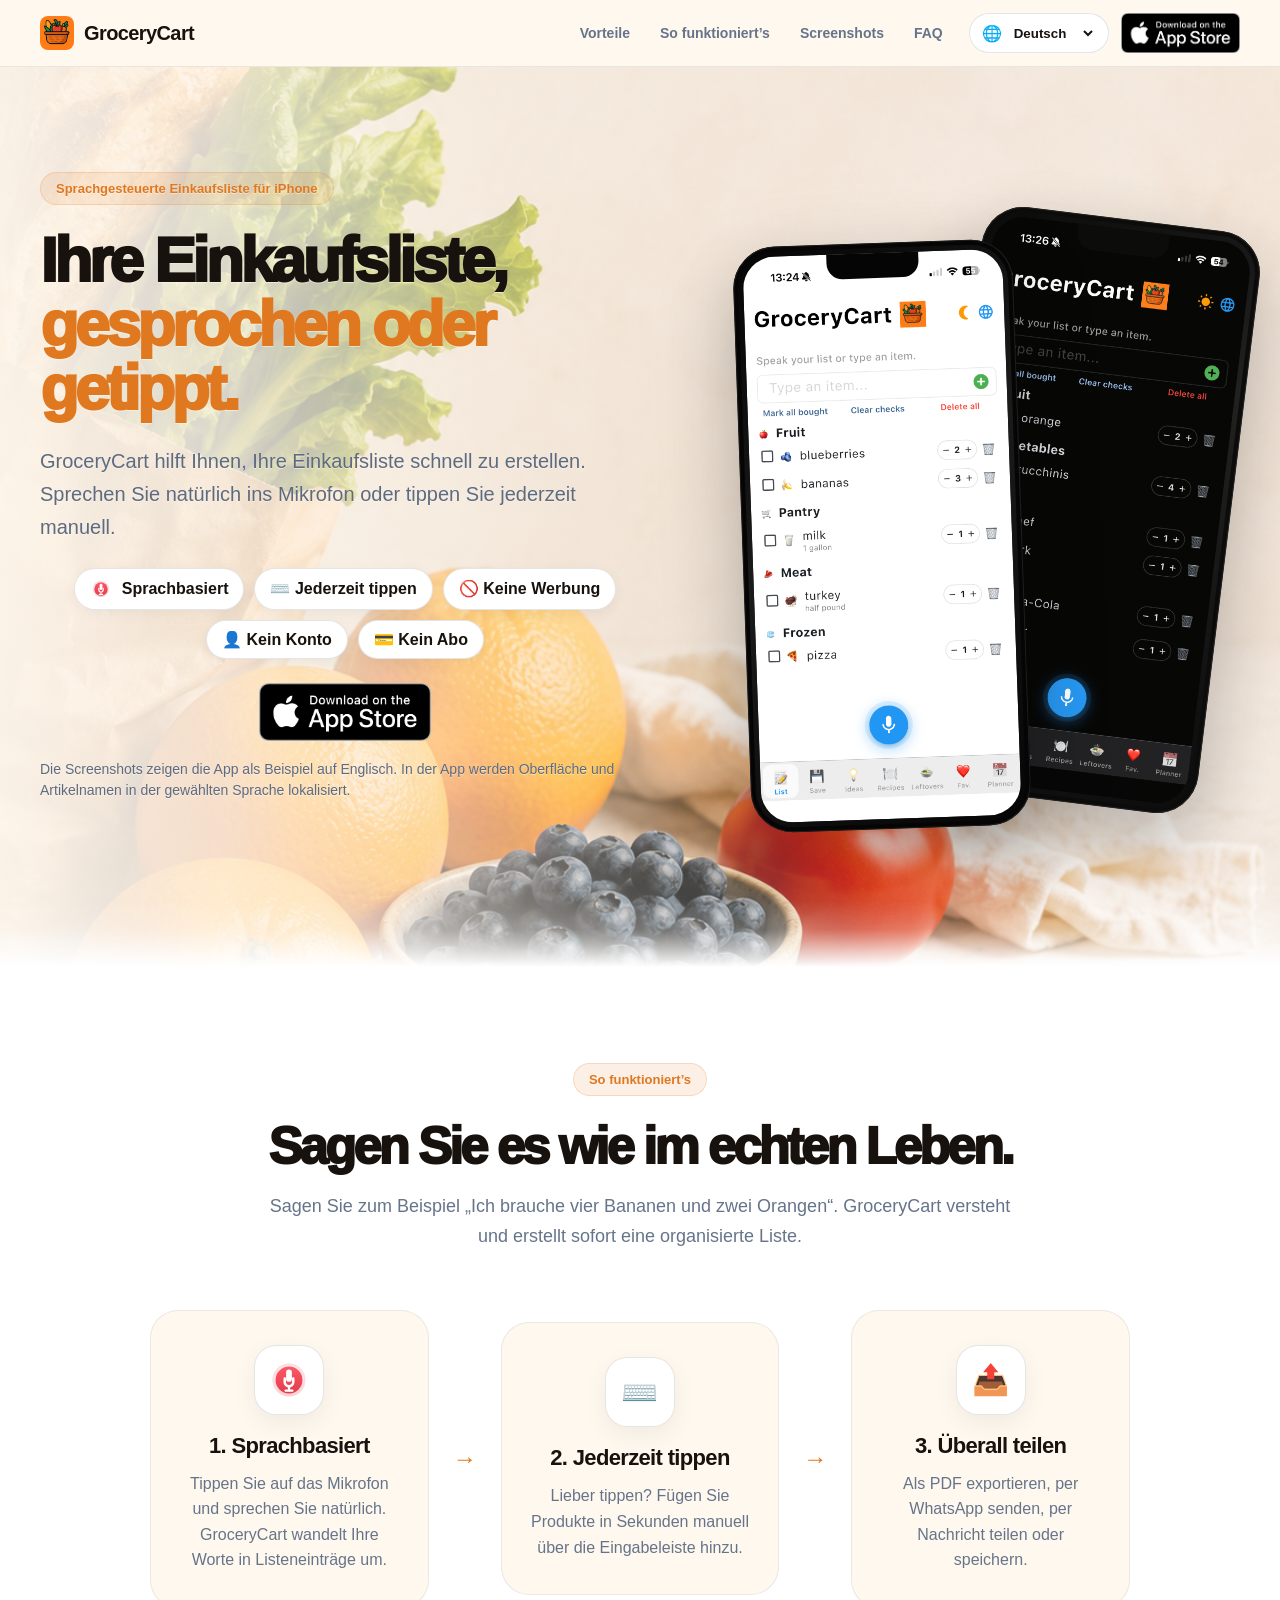
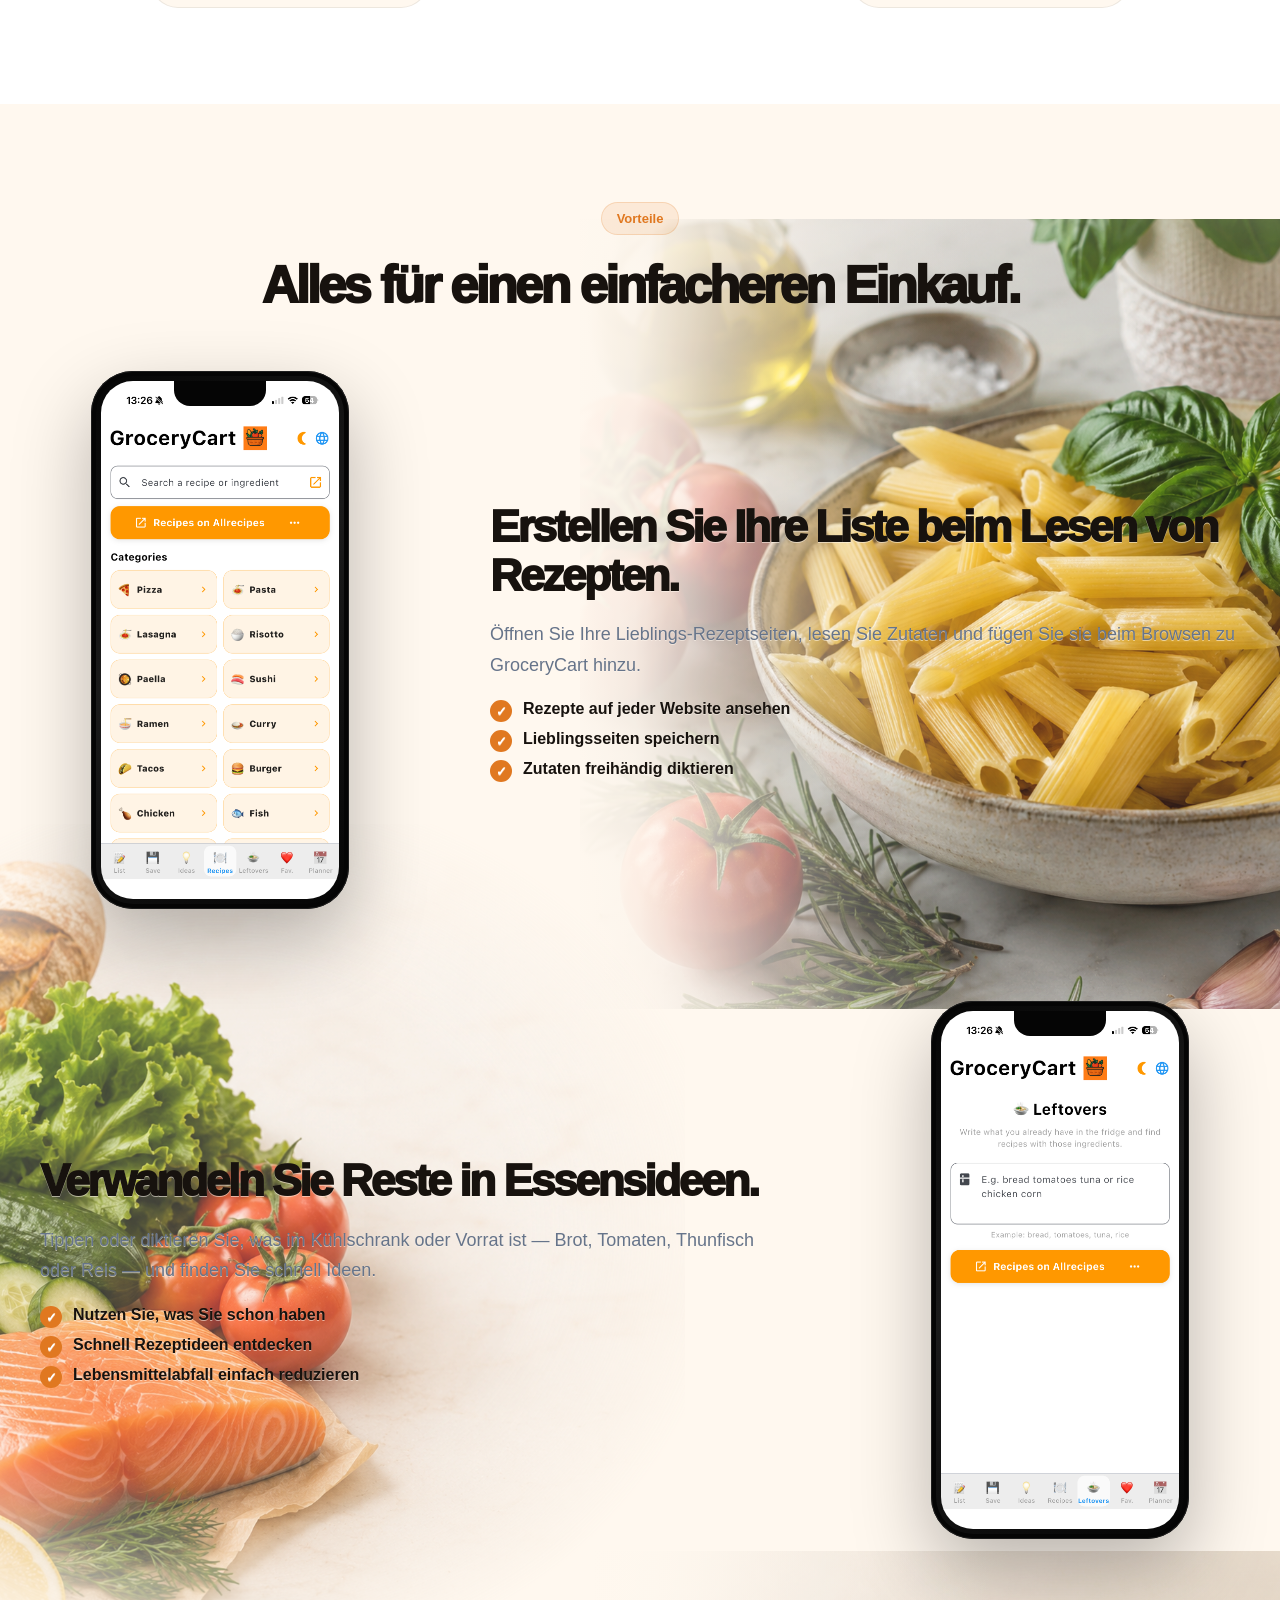
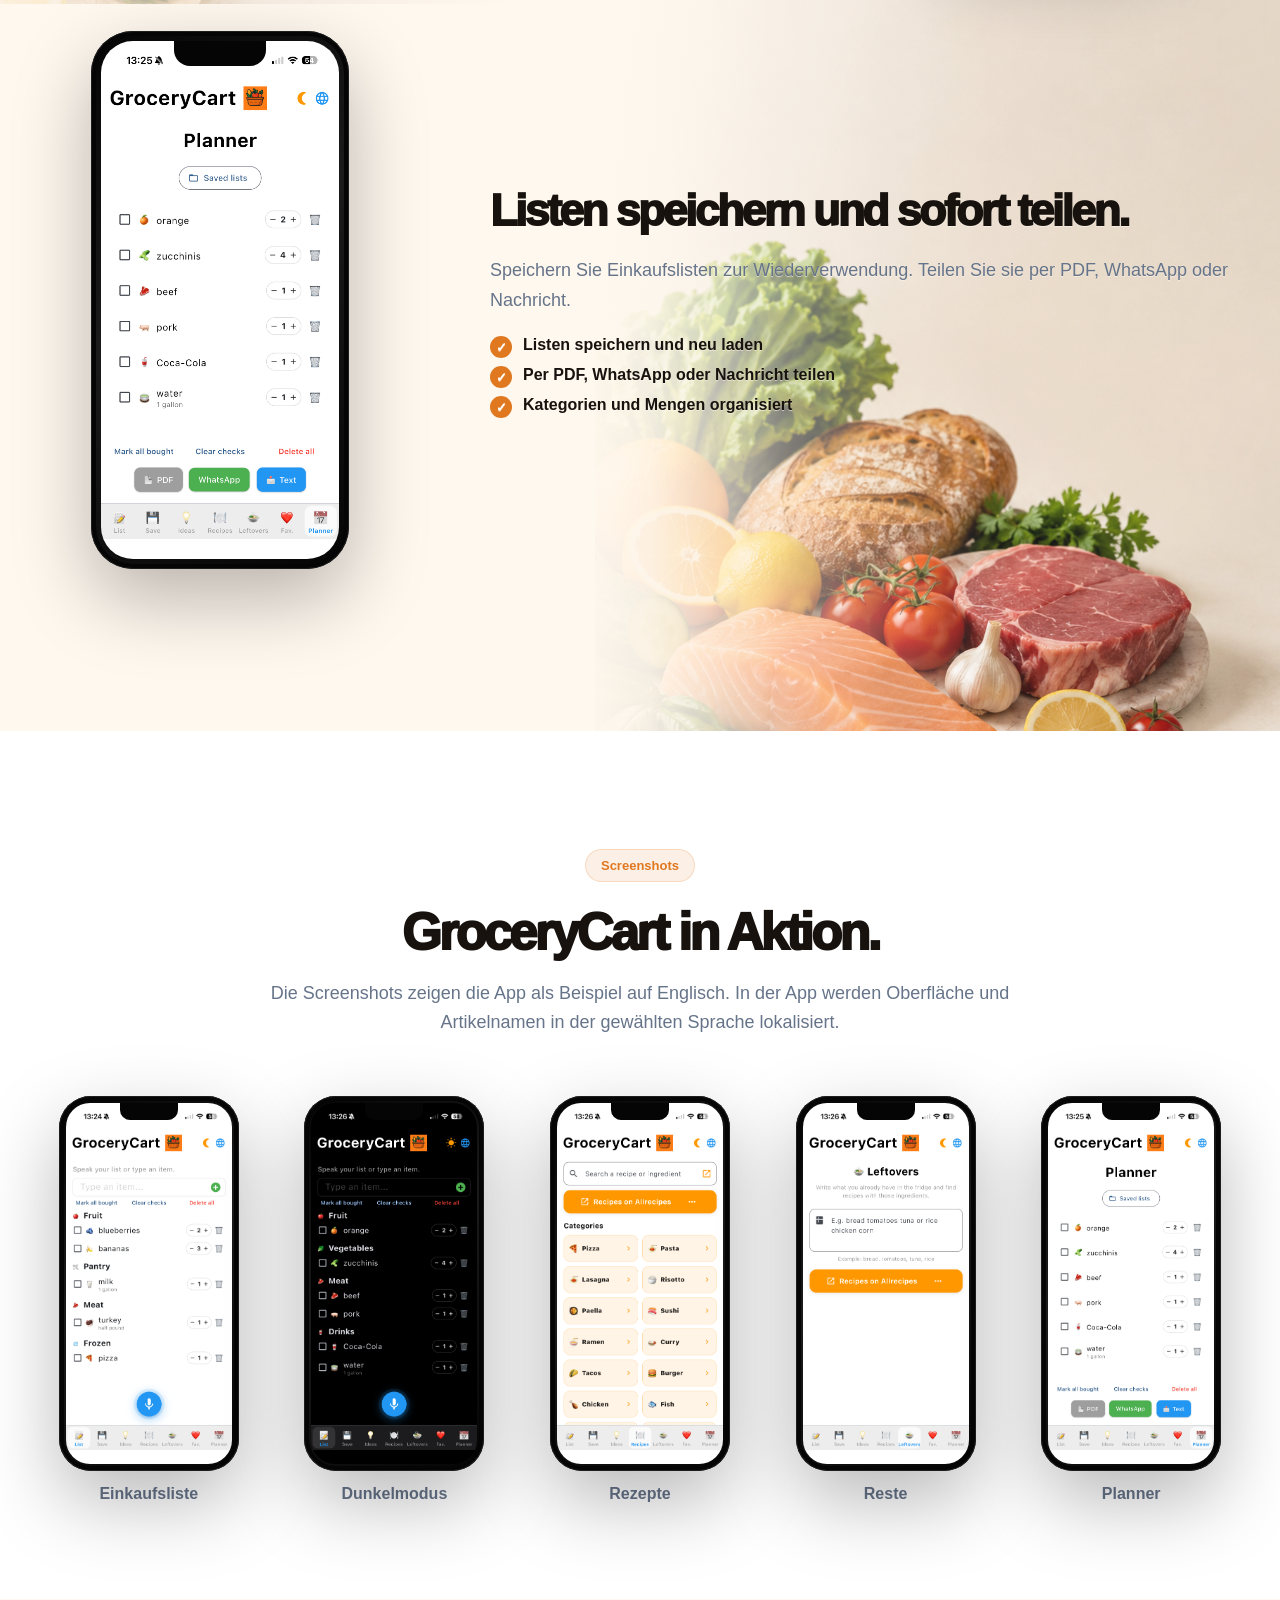
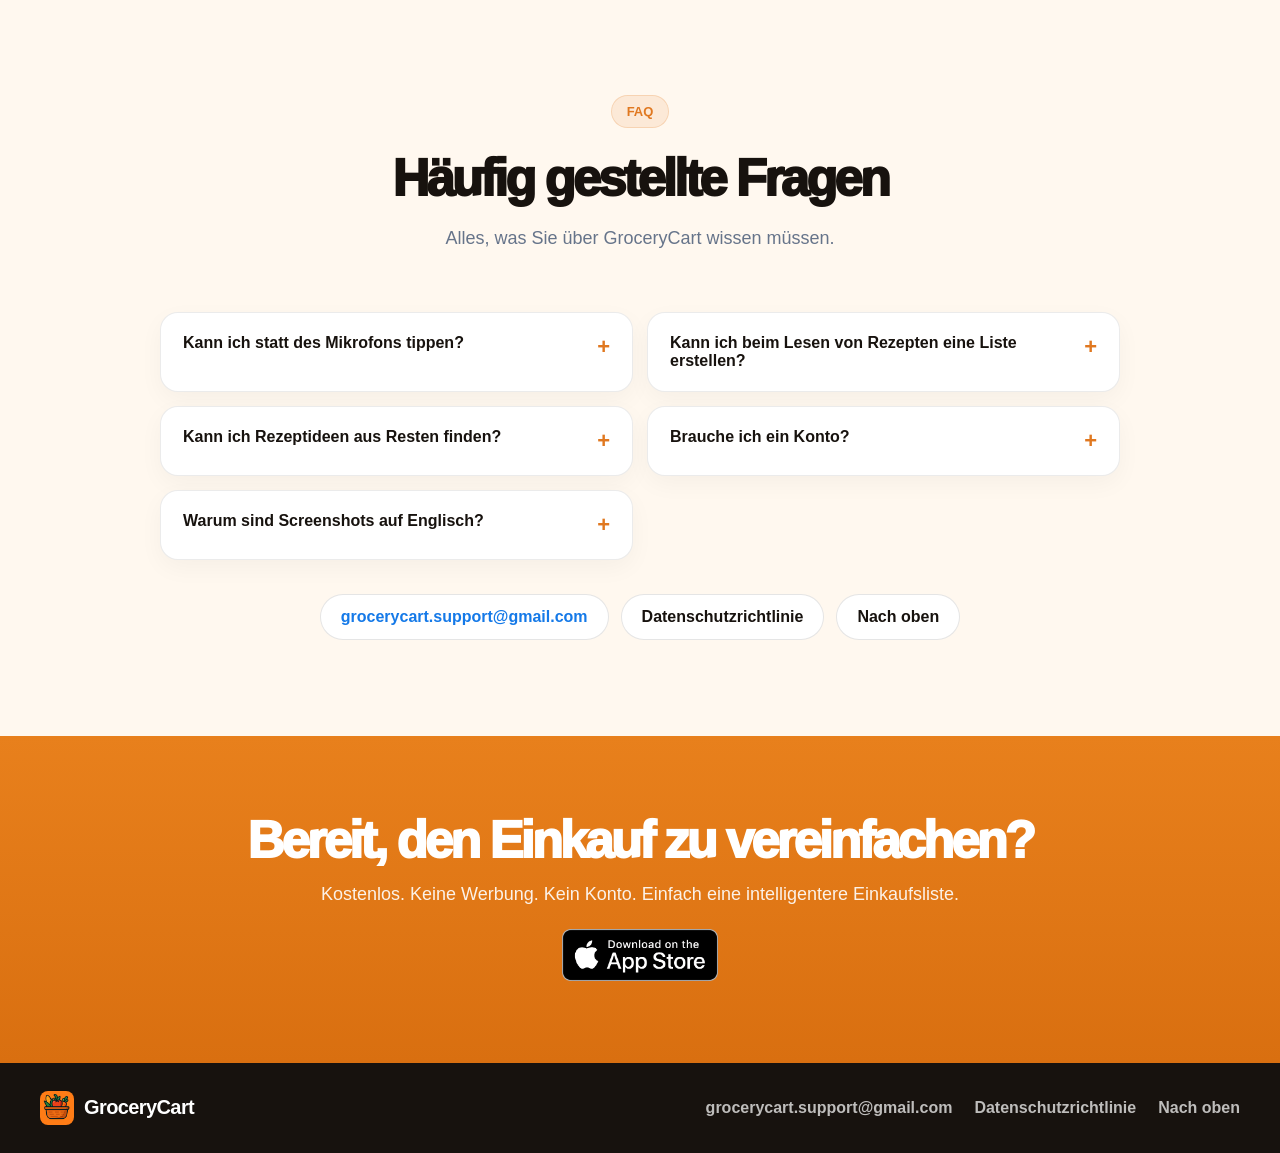
==== de.html @ 0d736de6 "Add files via upload Update GroceryCart website" ====
<!DOCTYPE html>
<html lang="de">
<head>
  <meta charset="UTF-8" />
  <meta name="viewport" content="width=device-width, initial-scale=1.0" />
  <title>GroceryCart – Sprachgesteuerte Einkaufsliste für iPhone</title>
  <meta name="description" content="GroceryCart hilft beim Erstellen von Einkaufslisten mit Sprache, Tastatur, Rezepten, Resten und Planner." />
  <link rel="stylesheet" href="styles.css" />
</head>
<body>
<header class="site-header" id="top">
  <div class="wrap nav">
    <a class="brand" href="de.html">
      <img src="logo-grocerycart.png" alt="" />
      <span>GroceryCart</span>
    </a>
    <nav class="nav-links" aria-label="Navigation">
      <a href="#features">Vorteile</a>
      <a href="#how">So funktioniert’s</a>
      <a href="#screenshots">Screenshots</a>
      <a href="#faq">FAQ</a>
    </nav>
    <div class="nav-actions">
      <label class="language">
        <span>🌐</span>
        <select onchange="if(this.value) window.location.href=this.value" aria-label="Language">
          <option value="index.html">English</option>
<option value="it.html">Italiano</option>
<option value="fr.html">Français</option>
<option value="es.html">Español</option>
<option value="pt.html">Português</option>
<option value="de.html" selected>Deutsch</option>
        </select>
      </label>
      <button class="store-badge store-badge--nav" type="button" aria-disabled="true">
        <img src="app-store-badge.png" alt="Download on the App Store" />
      </button>
    </div>
  </div>
</header>

<main>
  <section class="hero">
    <div class="food-layer food-layer--hero"></div>
    <div class="wrap hero-grid">
      <div class="hero-copy">
        <p class="tag">Sprachgesteuerte Einkaufsliste für iPhone</p>
        <h1>Ihre Einkaufsliste, <span>gesprochen oder getippt.</span></h1>
        <p class="lead">GroceryCart hilft Ihnen, Ihre Einkaufsliste schnell zu erstellen. Sprechen Sie natürlich ins Mikrofon oder tippen Sie jederzeit manuell.</p>
        <div class="pills">
          <span><img class="mic-icon mic-icon--pill" src="mic-red.svg" alt="" />Sprachbasiert</span>
          <span>⌨️ Jederzeit tippen</span>
          <span>🚫 Keine Werbung</span>
          <span>👤 Kein Konto</span>
          <span>💳 Kein Abo</span>
        </div>
        <button class="store-badge store-badge--hero" type="button" aria-disabled="true">
          <img src="app-store-badge.png" alt="Download on the App Store" />
        </button>
        <p class="note">Die Screenshots zeigen die App als Beispiel auf Englisch. In der App werden Oberfläche und Artikelnamen in der gewählten Sprache lokalisiert.</p>
      </div>
      <div class="hero-phones">
        <div class="iphone iphone--back">
          <div class="screen"><img src="screen-list-dark.png" alt="GroceryCart dark mode" /></div>
        </div>
        <div class="iphone iphone--front">
          <div class="screen"><img src="screen-list-light.png" alt="GroceryCart list" /></div>
        </div>
      </div>
    </div>
  </section>

  <section class="how" id="how">
    <div class="wrap narrow">
      <header class="section-head">
        <p class="tag tag--center">So funktioniert’s</p>
        <h2>Sagen Sie es wie im echten Leben.</h2>
        <p>Sagen Sie zum Beispiel „Ich brauche vier Bananen und zwei Orangen“. GroceryCart versteht und erstellt sofort eine organisierte Liste.</p>
      </header>
      <div class="steps">
        <article class="step">
          <div class="step-icon mic"><img class="mic-icon mic-icon--step" src="mic-red.svg" alt="" /></div>
          <h3>1. Sprachbasiert</h3>
          <p>Tippen Sie auf das Mikrofon und sprechen Sie natürlich. GroceryCart wandelt Ihre Worte in Listeneinträge um.</p>
        </article>
        <span class="arrow">→</span>
        <article class="step">
          <div class="step-icon">⌨️</div>
          <h3>2. Jederzeit tippen</h3>
          <p>Lieber tippen? Fügen Sie Produkte in Sekunden manuell über die Eingabeleiste hinzu.</p>
        </article>
        <span class="arrow">→</span>
        <article class="step">
          <div class="step-icon">📤</div>
          <h3>3. Überall teilen</h3>
          <p>Als PDF exportieren, per WhatsApp senden, per Nachricht teilen oder speichern.</p>
        </article>
      </div>
    </div>
  </section>

  <section class="features" id="features">
    <div class="food-layer food-layer--recipes"></div>
    <div class="food-layer food-layer--leftovers"></div>
    <div class="food-layer food-layer--planner"></div>
    <div class="wrap">
      <header class="section-head">
        <p class="tag tag--center">Vorteile</p>
        <h2>Alles für einen einfacheren Einkauf.</h2>
      </header>

      <article class="feature">
        <div class="phone-side">
          <div class="iphone"><div class="screen"><img src="screen-recipes.png" alt="Recipes" /></div></div>
        </div>
        <div class="copy-side">
          <h3>Erstellen Sie Ihre Liste beim Lesen von Rezepten.</h3>
          <p>Öffnen Sie Ihre Lieblings-Rezeptseiten, lesen Sie Zutaten und fügen Sie sie beim Browsen zu GroceryCart hinzu.</p>
          <ul>
            <li>Rezepte auf jeder Website ansehen</li>
            <li>Lieblingsseiten speichern</li>
            <li>Zutaten freihändig diktieren</li>
          </ul>
        </div>
      </article>

      <article class="feature feature--reverse">
        <div class="copy-side">
          <h3>Verwandeln Sie Reste in Essensideen.</h3>
          <p>Tippen oder diktieren Sie, was im Kühlschrank oder Vorrat ist — Brot, Tomaten, Thunfisch oder Reis — und finden Sie schnell Ideen.</p>
          <ul>
            <li>Nutzen Sie, was Sie schon haben</li>
            <li>Schnell Rezeptideen entdecken</li>
            <li>Lebensmittelabfall einfach reduzieren</li>
          </ul>
        </div>
        <div class="phone-side">
          <div class="iphone"><div class="screen"><img src="screen-leftovers.png" alt="Leftovers" /></div></div>
        </div>
      </article>

      <article class="feature">
        <div class="phone-side">
          <div class="iphone"><div class="screen"><img src="screen-planner.png" alt="Planner" /></div></div>
        </div>
        <div class="copy-side">
          <h3>Listen speichern und sofort teilen.</h3>
          <p>Speichern Sie Einkaufslisten zur Wiederverwendung. Teilen Sie sie per PDF, WhatsApp oder Nachricht.</p>
          <ul>
            <li>Listen speichern und neu laden</li>
            <li>Per PDF, WhatsApp oder Nachricht teilen</li>
            <li>Kategorien und Mengen organisiert</li>
          </ul>
        </div>
      </article>
    </div>
  </section>

  <section class="screenshots" id="screenshots">
    <div class="wrap">
      <header class="section-head">
        <p class="tag tag--center">Screenshots</p>
        <h2>GroceryCart in Aktion.</h2>
        <p>Die Screenshots zeigen die App als Beispiel auf Englisch. In der App werden Oberfläche und Artikelnamen in der gewählten Sprache lokalisiert.</p>
      </header>
      <div class="gallery">
        <figure><div class="iphone iphone--small"><div class="screen"><img src="screen-list-light.png" alt="" /></div></div><figcaption>Einkaufsliste</figcaption></figure>
        <figure><div class="iphone iphone--small"><div class="screen"><img src="screen-list-dark.png" alt="" /></div></div><figcaption>Dunkelmodus</figcaption></figure>
        <figure><div class="iphone iphone--small"><div class="screen"><img src="screen-recipes.png" alt="" /></div></div><figcaption>Rezepte</figcaption></figure>
        <figure><div class="iphone iphone--small"><div class="screen"><img src="screen-leftovers.png" alt="" /></div></div><figcaption>Reste</figcaption></figure>
        <figure><div class="iphone iphone--small"><div class="screen"><img src="screen-planner.png" alt="" /></div></div><figcaption>Planner</figcaption></figure>
      </div>
    </div>
  </section>

  <section class="faq" id="faq">
    <div class="wrap faq-wrap">
      <header class="section-head">
        <p class="tag tag--center">FAQ</p>
        <h2>Häufig gestellte Fragen</h2>
        <p>Alles, was Sie über GroceryCart wissen müssen.</p>
      </header>
      <div class="faq-list">
        <details><summary>Kann ich statt des Mikrofons tippen?<span>+</span></summary><p>Ja. GroceryCart ist sprachorientiert, aber Sie können auch manuell tippen.</p></details>
        <details><summary>Kann ich beim Lesen von Rezepten eine Liste erstellen?<span>+</span></summary><p>Ja. Sie können Rezeptseiten ansehen und Zutaten zur Liste hinzufügen.</p></details>
        <details><summary>Kann ich Rezeptideen aus Resten finden?<span>+</span></summary><p>Ja. Geben Sie ein, was Sie schon haben, und GroceryCart hilft bei Rezeptideen.</p></details>
        <details><summary>Brauche ich ein Konto?<span>+</span></summary><p>Nein. GroceryCart benötigt für die Hauptfunktionen kein Konto.</p></details>
        <details><summary>Warum sind Screenshots auf Englisch?<span>+</span></summary><p>Sie sind Beispiele. In der App werden Oberfläche und Artikelnamen lokalisiert.</p></details>
      </div>
      <div class="support">
        <a href="mailto:grocerycart.support@gmail.com">grocerycart.support@gmail.com</a>
        <a href="privacy.html">Datenschutzrichtlinie</a>
        <a href="#top">Nach oben</a>
      </div>
    </div>
  </section>

  <section class="final-cta">
    <div class="food-layer food-layer--final"></div>
    <div class="wrap">
      <h2>Bereit, den Einkauf zu vereinfachen?</h2>
      <p>Kostenlos. Keine Werbung. Kein Konto. Einfach eine intelligentere Einkaufsliste.</p>
      <button class="store-badge store-badge--final" type="button" aria-disabled="true">
        <img src="app-store-badge.png" alt="Download on the App Store" />
      </button>
    </div>
  </section>
</main>

<footer class="footer">
  <div class="wrap footer-inner">
    <a class="footer-brand" href="#top"><img src="logo-grocerycart.png" alt="" /><span>GroceryCart</span></a>
    <div class="footer-links">
      <span>grocerycart.support@gmail.com</span>
      <a href="privacy.html">Datenschutzrichtlinie</a>
      <a href="#top">Nach oben</a>
    </div>
  </div>
</footer>
</body>
</html>
---- styles.css ----
*{box-sizing:border-box}html{scroll-behavior:smooth}body{margin:0;background:#fff8ef;color:#17120e;font-family:-apple-system,BlinkMacSystemFont,"SF Pro Display","Segoe UI",sans-serif;-webkit-font-smoothing:antialiased}img{display:block;max-width:100%}a{text-decoration:none;color:inherit}button{font:inherit}.wrap{width:min(1200px,calc(100% - 56px));margin-inline:auto}.site-header{position:sticky;top:0;z-index:100;background:rgba(255,248,239,.9);backdrop-filter:blur(18px);border-bottom:1px solid rgba(0,0,0,.08)}.nav{min-height:66px;display:flex;align-items:center;gap:26px}.brand,.footer-brand{display:flex;align-items:center;gap:10px;font-weight:900;font-size:20px;letter-spacing:-.03em}.brand img,.footer-brand img{width:34px;height:34px;border-radius:8px}.nav-links{display:flex;gap:30px;margin-left:auto}.nav-links a{font-size:14px;font-weight:750;color:#66748a}.nav-actions{display:flex;align-items:center;gap:12px}.language{height:40px;display:flex;align-items:center;gap:8px;padding:0 12px;border:1px solid rgba(0,0,0,.1);border-radius:999px;background:#fff}.language select{border:0;background:transparent;outline:0;font-weight:800;color:#17120e}.store-badge{border:0;background:transparent;padding:0;cursor:default}.store-badge img{height:52px;width:auto}.store-badge--nav img{height:38px}.store-badge--hero img{height:58px}.hero{position:relative;overflow:hidden;min-height:760px;background:#fff8ef}.food-layer{position:absolute;inset:auto;z-index:0;pointer-events:none;background-repeat:no-repeat;background-size:cover}.food-layer--hero{inset:0;background-image:linear-gradient(90deg,rgba(255,248,239,.99) 0%,rgba(255,248,239,.95) 40%,rgba(255,248,239,.66) 63%,rgba(255,248,239,.18) 100%),url("food-hero.png");background-position:center right}.hero-grid{position:relative;z-index:2;min-height:760px;display:grid;grid-template-columns:minmax(0,1fr) 520px;align-items:center;gap:70px;padding:80px 0}.tag{display:inline-flex;align-items:center;gap:8px;background:rgba(224,120,32,.11);border:1px solid rgba(224,120,32,.20);color:#e07820;border-radius:999px;padding:8px 15px;font-weight:900;font-size:13px;margin:0 0 24px}.tag--center{margin-inline:auto}.hero h1,.section-head h2,.copy-side h3,.final-cta h2{margin:0;font-weight:950;letter-spacing:-.06em}.hero h1{font-size:clamp(48px,5.5vw,76px);line-height:1.02}.hero h1 span{color:#e07820}.lead{max-width:620px;color:#5d6b80;font-size:20px;line-height:1.65;margin:24px 0}.pills{display:flex;flex-wrap:wrap;gap:10px;max-width:650px}.pills span{background:#fff;border:1px solid rgba(0,0,0,.1);border-radius:999px;padding:9px 15px;font-weight:800;box-shadow:0 4px 14px rgba(0,0,0,.05)}.store-badge--hero{margin-top:22px}.note{margin:18px 0 0;max-width:600px;color:#5d6b80;font-size:14px;line-height:1.55}.hero-phones{position:relative;min-height:560px}.iphone{position:relative;width:280px;padding:10px;border-radius:42px;background:linear-gradient(145deg,#050505,#1b1b1b 45%,#050505);box-shadow:0 30px 78px rgba(0,0,0,.28),inset 0 0 0 1px rgba(255,255,255,.1),inset 0 0 0 5px #050505}.iphone:before{content:"";position:absolute;z-index:3;left:50%;top:10px;transform:translateX(-50%);width:92px;height:25px;border-radius:0 0 16px 16px;background:#050505}.screen{overflow:hidden;border-radius:32px;background:#fff}.screen img{width:100%}.iphone--front{position:absolute;left:22px;top:96px;z-index:3;transform:rotate(-2deg)}.iphone--back{position:absolute;right:10px;top:70px;z-index:2;transform:rotate(7deg);opacity:.97}.how,.screenshots{position:relative;background:#fff;padding:96px 0}.narrow{max-width:980px}.section-head{text-align:center;margin-bottom:58px}.section-head h2{font-size:clamp(36px,4vw,56px);line-height:1.06}.section-head p:not(.tag){max-width:760px;margin:18px auto 0;color:#66748a;font-size:18px;line-height:1.65}.steps{display:grid;grid-template-columns:1fr auto 1fr auto 1fr;gap:24px;align-items:center}.step{min-height:250px;text-align:center;background:#fff8ef;border:1px solid rgba(0,0,0,.07);border-radius:28px;padding:34px 28px}.step-icon{width:70px;height:70px;display:grid;place-items:center;margin:0 auto 18px;background:#fff;border:1px solid rgba(0,0,0,.1);border-radius:22px;box-shadow:0 8px 24px rgba(0,0,0,.06);font-size:30px}.step-icon.mic{color:#e4372c}.step h3{margin:0 0 12px;font-size:22px;letter-spacing:-.03em}.step p{margin:0;color:#66748a;line-height:1.6}.arrow{font-size:24px;font-weight:900;color:#e07820}.features{position:relative;overflow:hidden;background:#fff8ef;padding:98px 0 70px}.food-layer--recipes{right:-90px;top:190px;width:580px;height:580px;background-image:radial-gradient(circle,rgba(255,248,239,0) 0,rgba(255,248,239,.18) 60%,rgba(255,248,239,.92) 100%),url("food-recipes.png");opacity:.72}.food-layer--leftovers{left:-105px;top:850px;width:560px;height:560px;background-image:radial-gradient(circle,rgba(255,248,239,0) 0,rgba(255,248,239,.18) 60%,rgba(255,248,239,.92) 100%),url("food-leftovers.png");opacity:.70}.food-layer--planner{right:-100px;bottom:70px;width:570px;height:570px;background-image:radial-gradient(circle,rgba(255,248,239,0) 0,rgba(255,248,239,.16) 60%,rgba(255,248,239,.92) 100%),url("food-planner.png");opacity:.72}.features .wrap,.final-cta .wrap{position:relative;z-index:2}.feature{display:grid;grid-template-columns:360px minmax(0,1fr);gap:90px;align-items:center;margin-bottom:92px;position:relative;z-index:2}.feature--reverse{grid-template-columns:minmax(0,1fr) 360px}.phone-side{display:flex;justify-content:center}.phone-side .iphone{width:258px}.copy-side h3{font-size:clamp(32px,3.5vw,46px);line-height:1.08}.copy-side p{color:#66748a;font-size:18px;line-height:1.7;margin:20px 0}.copy-side ul{list-style:none;padding:0;margin:0;display:grid;gap:12px}.copy-side li{position:relative;padding-left:33px;font-weight:800}.copy-side li:before{content:"✓";position:absolute;left:0;top:0;width:22px;height:22px;border-radius:50%;display:grid;place-items:center;background:#e07820;color:#fff;font-size:13px}.gallery{display:grid;grid-template-columns:repeat(5,1fr);gap:28px;align-items:end}.gallery figure{margin:0;text-align:center}.iphone--small{width:180px;margin-inline:auto;padding:7px;border-radius:32px}.iphone--small:before{width:58px;height:17px;top:7px;border-radius:0 0 10px 10px}.iphone--small .screen{border-radius:24px}.gallery figcaption{margin-top:14px;font-weight:850;color:#66748a}.faq{background:#fff8ef;padding:96px 0}.faq-wrap{max-width:960px}.faq-list{display:grid;grid-template-columns:1fr 1fr;gap:14px}.faq-list details{background:#fff;border:1px solid rgba(0,0,0,.08);border-radius:18px;box-shadow:0 8px 24px rgba(0,0,0,.04);overflow:hidden}.faq-list summary{list-style:none;cursor:pointer;display:flex;justify-content:space-between;gap:16px;padding:21px 22px;font-weight:850}.faq-list summary::-webkit-details-marker{display:none}.faq-list summary span{color:#e07820;font-size:22px}.faq-list p{margin:0;padding:0 22px 21px;color:#66748a;line-height:1.6}.support{display:flex;justify-content:center;gap:12px;flex-wrap:wrap;margin-top:34px}.support a{height:46px;display:inline-flex;align-items:center;padding:0 20px;border-radius:999px;background:#fff;border:1px solid rgba(0,0,0,.1);font-weight:850;color:#1479e8}.support a:nth-child(n+2){color:#17120e}.final-cta{position:relative;overflow:hidden;background:linear-gradient(180deg,#e8801c,#d96f10);color:#fff;text-align:center;padding:78px 0}.food-layer--final{right:-90px;bottom:-125px;width:500px;height:500px;background-image:radial-gradient(circle,rgba(232,128,28,0) 0,rgba(232,128,28,.20) 58%,rgba(232,128,28,.92) 100%),url("food-final.png");opacity:.45}.final-cta h2{font-size:clamp(36px,4vw,56px);line-height:1.05}.final-cta p{font-size:18px;margin:16px auto 24px;opacity:.90}.footer{background:#17120e;color:rgba(255,255,255,.72);padding:28px 0}.footer-inner{display:flex;justify-content:space-between;align-items:center;gap:20px;flex-wrap:wrap}.footer-brand{color:#fff}.footer-links{display:flex;gap:22px;flex-wrap:wrap;font-weight:750}@media(max-width:1050px){.nav{height:auto;min-height:66px;padding:12px 0;flex-wrap:wrap}.nav-links{order:3;width:100%;margin-left:0;justify-content:center}.hero-grid{grid-template-columns:1fr;text-align:center}.hero-copy{display:flex;flex-direction:column;align-items:center}.hero-phones{width:min(520px,100%);margin:0 auto}.steps{grid-template-columns:1fr}.arrow{transform:rotate(90deg);justify-self:center}.feature,.feature--reverse{grid-template-columns:1fr;text-align:center;gap:36px}.feature--reverse .copy-side{order:2}.feature--reverse .phone-side{order:1}.copy-side ul{max-width:560px;margin-inline:auto;text-align:left}.gallery{grid-template-columns:repeat(2,1fr)}.faq-list{grid-template-columns:1fr}}@media(max-width:640px){.wrap{width:min(100% - 28px,1200px)}.nav-actions{width:100%;justify-content:center}.store-badge--nav{display:none}.nav-links{gap:18px}.hero-grid{padding:58px 0 30px}.hero h1{font-size:46px}.hero-phones{min-height:455px}.iphone--front{width:215px;left:50%;margin-left:-126px;top:110px}.iphone--back{width:190px;right:50%;margin-right:-142px;top:98px}.food-layer--hero{opacity:.28}.food-layer--recipes,.food-layer--leftovers,.food-layer--planner,.food-layer--final{opacity:.13;width:420px;height:420px}.gallery{grid-template-columns:1fr}.footer-inner{justify-content:center;text-align:center}.footer-links{justify-content:center}}

/* =========================================================
   FOOD VISIBILITY FIX V2
   Bigger, clearer food imagery, especially in the hero.
   Keeps the same 6-page structure and same HTML.
   ========================================================= */

/* Hero: make food clearly visible, not hidden */
.food-layer--hero {
  background-image:
    linear-gradient(90deg,
      rgba(255,248,239,.98) 0%,
      rgba(255,248,239,.92) 34%,
      rgba(255,248,239,.54) 56%,
      rgba(255,248,239,.10) 82%,
      rgba(255,248,239,0) 100%),
    url("food-hero.png") !important;
  background-position: center right !important;
  background-size: cover !important;
  opacity: 1 !important;
}

/* Add visible food presence behind/around the phone area without covering phones */
.hero:before {
  content: "";
  position: absolute;
  right: -120px;
  bottom: -120px;
  width: 640px;
  height: 640px;
  background: url("food-final.png") center/cover no-repeat;
  opacity: .72;
  z-index: 1;
  pointer-events: none;
  -webkit-mask-image: radial-gradient(circle at 55% 55%, #000 0%, #000 55%, transparent 82%);
  mask-image: radial-gradient(circle at 55% 55%, #000 0%, #000 55%, transparent 82%);
}

.hero-copy,
.hero-phones {
  position: relative;
  z-index: 3;
}

/* Recipes: pasta must be readable and large */
.food-layer--recipes {
  right: -40px !important;
  top: 105px !important;
  width: 760px !important;
  height: 760px !important;
  background-image:
    radial-gradient(circle at 50% 50%, rgba(255,248,239,0) 0%, rgba(255,248,239,.03) 52%, rgba(255,248,239,.68) 83%, rgba(255,248,239,.95) 100%),
    url("food-recipes.png") !important;
  background-position: center center !important;
  background-size: cover !important;
  opacity: .95 !important;
}

/* Leftovers: salmon/ingredients visible */
.food-layer--leftovers {
  left: -45px !important;
  top: 735px !important;
  width: 760px !important;
  height: 760px !important;
  background-image:
    radial-gradient(circle at 50% 50%, rgba(255,248,239,0) 0%, rgba(255,248,239,.04) 52%, rgba(255,248,239,.68) 83%, rgba(255,248,239,.95) 100%),
    url("food-leftovers.png") !important;
  background-position: center center !important;
  background-size: cover !important;
  opacity: .92 !important;
}

/* Planner: grocery bag and ingredients visible */
.food-layer--planner {
  right: -50px !important;
  bottom: -20px !important;
  width: 780px !important;
  height: 780px !important;
  background-image:
    radial-gradient(circle at 50% 50%, rgba(255,248,239,0) 0%, rgba(255,248,239,.04) 55%, rgba(255,248,239,.68) 84%, rgba(255,248,239,.95) 100%),
    url("food-planner.png") !important;
  background-position: center center !important;
  background-size: cover !important;
  opacity: .92 !important;
}

/* Give text a little protection only where food is strong */
.copy-side {
  position: relative;
  z-index: 4;
}

.copy-side:before {
  content: "";
  position: absolute;
  inset: -22px -28px;
  background: rgba(255,248,239,.72);
  border-radius: 28px;
  filter: blur(10px);
  z-index: -1;
}

/* Keep phones above food */
.phone-side,
.hero-phones,
.gallery {
  position: relative;
  z-index: 5;
}

/* CTA: visible food, no white bars */
.final-cta .food-layer--final,
.food-layer--final {
  right: -70px !important;
  bottom: -110px !important;
  width: 620px !important;
  height: 620px !important;
  background-image:
    radial-gradient(circle at 50% 50%, rgba(232,128,28,0) 0%, rgba(232,128,28,.04) 55%, rgba(232,128,28,.45) 82%, rgba(232,128,28,.90) 100%),
    url("food-final.png") !important;
  background-size: cover !important;
  background-position: center center !important;
  opacity: .75 !important;
}

@media(max-width:1050px) {
  .hero:before {
    opacity: .28;
  }
  .food-layer--recipes,
  .food-layer--leftovers,
  .food-layer--planner {
    opacity: .28 !important;
  }
  .copy-side:before {
    background: rgba(255,248,239,.86);
  }
}

@media(max-width:640px) {
  .hero:before {
    display:none;
  }
  .food-layer--hero {
    opacity: .35 !important;
  }
}


/* =========================================================
   V3 CLEAN FIX — no pasted-photo rectangles, cleaner hero,
   centered pills/App Store, orange CTA clean.
   ========================================================= */

/* Hero title: keep “detta o scritta” after the comma when possible */
.hero h1 {
  max-width: 760px !important;
  font-size: clamp(46px, 4.9vw, 68px) !important;
  line-height: 1.02 !important;
}

/* Better alignment of hero pills and App Store badge */
.hero-copy {
  max-width: 760px;
}

.pills {
  justify-content: center !important;
  margin-left: 0 !important;
}

.store-badge--hero {
  display: flex !important;
  justify-content: center !important;
  width: min(650px, 100%) !important;
  margin-top: 24px !important;
}

.note {
  max-width: 650px !important;
}

/* Keep hero composition balanced on desktop */
.hero-grid {
  grid-template-columns: minmax(0, 1fr) 520px !important;
}

/* Base for photo layers: real food must blend, never appear as rectangular blocks */
.food-layer {
  background-repeat: no-repeat !important;
  pointer-events: none !important;
}

/* Hero food: full-section background, blended under the cream, no hard vertical rectangle */
.food-layer--hero {
  inset: 0 !important;
  background-image:
    linear-gradient(90deg,
      rgba(255,248,239,.99) 0%,
      rgba(255,248,239,.94) 36%,
      rgba(255,248,239,.68) 58%,
      rgba(255,248,239,.28) 78%,
      rgba(255,248,239,.06) 100%),
    url("food-hero.png") !important;
  background-size: cover !important;
  background-position: center right !important;
  opacity: 1 !important;
  -webkit-mask-image: none !important;
  mask-image: none !important;
}

/* Remove extra hero pseudo food if previous version added it */
.hero:before {
  display: none !important;
}

/* Recipes food: large and visible, but feathered at every edge */
.food-layer--recipes {
  right: -90px !important;
  top: 115px !important;
  width: 790px !important;
  height: 790px !important;
  background-image: url("food-recipes.png") !important;
  background-size: cover !important;
  background-position: center center !important;
  opacity: .80 !important;
  -webkit-mask-image:
    radial-gradient(ellipse at 60% 50%, #000 0%, #000 46%, rgba(0,0,0,.72) 58%, transparent 78%) !important;
  mask-image:
    radial-gradient(ellipse at 60% 50%, #000 0%, #000 46%, rgba(0,0,0,.72) 58%, transparent 78%) !important;
}

/* Leftovers food: visible but not boxed */
.food-layer--leftovers {
  left: -95px !important;
  top: 720px !important;
  width: 780px !important;
  height: 780px !important;
  background-image: url("food-leftovers.png") !important;
  background-size: cover !important;
  background-position: center center !important;
  opacity: .76 !important;
  -webkit-mask-image:
    radial-gradient(ellipse at 42% 52%, #000 0%, #000 46%, rgba(0,0,0,.72) 58%, transparent 78%) !important;
  mask-image:
    radial-gradient(ellipse at 42% 52%, #000 0%, #000 46%, rgba(0,0,0,.72) 58%, transparent 78%) !important;
}

/* Planner food: visible but softly merged */
.food-layer--planner {
  right: -115px !important;
  bottom: -20px !important;
  width: 800px !important;
  height: 800px !important;
  background-image: url("food-planner.png") !important;
  background-size: cover !important;
  background-position: center center !important;
  opacity: .78 !important;
  -webkit-mask-image:
    radial-gradient(ellipse at 60% 58%, #000 0%, #000 45%, rgba(0,0,0,.70) 58%, transparent 79%) !important;
  mask-image:
    radial-gradient(ellipse at 60% 58%, #000 0%, #000 45%, rgba(0,0,0,.70) 58%, transparent 79%) !important;
}

/* Remove the visible “panel” effect behind copy that created vertical blocks */
.copy-side:before {
  display: none !important;
}

/* Create readability with subtle text shadow only, not boxes */
.copy-side,
.hero-copy {
  text-shadow: 0 1px 0 rgba(255,248,239,.55);
}

/* Keep text and phones above photo layers */
.hero-copy,
.hero-phones,
.copy-side,
.phone-side,
.section-head,
.gallery,
.faq-wrap {
  position: relative;
  z-index: 5 !important;
}

/* Screenshots section: add more breathing room so titles do not get cut by viewport edges */
.screenshots {
  padding-top: 118px !important;
}

/* CTA: user requested clean orange, no pasted side photo */
.final-cta {
  background: linear-gradient(180deg, #e8801c 0%, #d96f10 100%) !important;
}

.final-cta .food-layer,
.food-layer--final,
.final-cta:before,
.final-cta:after {
  display: none !important;
}

/* Slightly improve nav badge alignment */
.store-badge--nav img {
  height: 40px !important;
}

/* Mobile/tablet: reduce photo strength to keep legibility */
@media (max-width: 1050px) {
  .hero-grid {
    grid-template-columns: 1fr !important;
  }

  .hero h1 {
    max-width: 900px !important;
  }

  .food-layer--recipes,
  .food-layer--leftovers,
  .food-layer--planner {
    opacity: .26 !important;
    width: 620px !important;
    height: 620px !important;
  }

  .food-layer--hero {
    opacity: .72 !important;
  }
}

@media (max-width: 640px) {
  .hero h1 {
    font-size: 42px !important;
  }

  .food-layer--hero {
    opacity: .32 !important;
  }

  .food-layer--recipes,
  .food-layer--leftovers,
  .food-layer--planner {
    opacity: .12 !important;
  }
}

/* =========================================================
   SOFT EDGE FADE FIX
   The recipe and planner food photos must melt into the beige
   page background with no hard vertical cut.
   Everything else stays unchanged.
   ========================================================= */

.food-layer--recipes {
  background-image:
    linear-gradient(90deg,
      rgba(255,248,239,1) 0%,
      rgba(255,248,239,.98) 10%,
      rgba(255,248,239,.92) 18%,
      rgba(255,248,239,.74) 28%,
      rgba(255,248,239,.46) 40%,
      rgba(255,248,239,.18) 54%,
      rgba(255,248,239,0) 68%),
    radial-gradient(ellipse at 70% 50%,
      rgba(255,248,239,0) 0%,
      rgba(255,248,239,0) 42%,
      rgba(255,248,239,.12) 62%,
      rgba(255,248,239,.46) 78%,
      rgba(255,248,239,.88) 100%),
    url("food-recipes.png") !important;
  background-size: 100% 100%, 100% 100%, cover !important;
  background-position: left top, left top, center center !important;
  -webkit-mask-image: none !important;
  mask-image: none !important;
}

.food-layer--planner {
  background-image:
    linear-gradient(90deg,
      rgba(255,248,239,1) 0%,
      rgba(255,248,239,.98) 10%,
      rgba(255,248,239,.92) 18%,
      rgba(255,248,239,.74) 28%,
      rgba(255,248,239,.46) 40%,
      rgba(255,248,239,.18) 54%,
      rgba(255,248,239,0) 68%),
    radial-gradient(ellipse at 70% 58%,
      rgba(255,248,239,0) 0%,
      rgba(255,248,239,0) 42%,
      rgba(255,248,239,.12) 62%,
      rgba(255,248,239,.46) 78%,
      rgba(255,248,239,.88) 100%),
    url("food-planner.png") !important;
  background-size: 100% 100%, 100% 100%, cover !important;
  background-position: left top, left top, center center !important;
  -webkit-mask-image: none !important;
  mask-image: none !important;
}

/* =========================================================
   REFINEMENT V2
   - soften the horizontal hero cut so the iPhone bottom fades out
   - keep recipe/planner food softer at the edge but more visible
   ========================================================= */

.hero::after {
  content: "";
  position: absolute;
  left: 0;
  right: 0;
  bottom: 0;
  height: 150px;
  pointer-events: none;
  background: linear-gradient(
    180deg,
    rgba(255,248,239,0) 0%,
    rgba(255,248,239,.18) 22%,
    rgba(255,249,241,.48) 48%,
    rgba(255,252,247,.82) 74%,
    rgba(255,255,255,1) 100%
  );
  z-index: 4;
}

.food-layer--recipes {
  background-image:
    linear-gradient(90deg,
      rgba(255,248,239,.98) 0%,
      rgba(255,248,239,.92) 7%,
      rgba(255,248,239,.74) 14%,
      rgba(255,248,239,.46) 24%,
      rgba(255,248,239,.20) 36%,
      rgba(255,248,239,0) 50%),
    radial-gradient(ellipse at 72% 50%,
      rgba(255,248,239,0) 0%,
      rgba(255,248,239,0) 48%,
      rgba(255,248,239,.10) 66%,
      rgba(255,248,239,.32) 82%,
      rgba(255,248,239,.72) 100%),
    url("food-recipes.png") !important;
  opacity: .90 !important;
}

.food-layer--planner {
  background-image:
    linear-gradient(90deg,
      rgba(255,248,239,.98) 0%,
      rgba(255,248,239,.92) 7%,
      rgba(255,248,239,.74) 14%,
      rgba(255,248,239,.46) 24%,
      rgba(255,248,239,.20) 36%,
      rgba(255,248,239,0) 50%),
    radial-gradient(ellipse at 72% 58%,
      rgba(255,248,239,0) 0%,
      rgba(255,248,239,0) 48%,
      rgba(255,248,239,.10) 66%,
      rgba(255,248,239,.32) 82%,
      rgba(255,248,239,.72) 100%),
    url("food-planner.png") !important;
  opacity: .90 !important;
}

@media (max-width: 1050px) {
  .hero::after {
    height: 110px;
  }
}

@media (max-width: 640px) {
  .hero::after {
    height: 80px;
  }
}

/* =========================================================
   HERO FADE POSITION FIX
   Keep the iPhone fully visible; start the fade underneath it.
   ========================================================= */

.hero::after {
  height: 120px !important;
  z-index: 1 !important;
  background: linear-gradient(
    180deg,
    rgba(255,255,255,0) 0%,
    rgba(255,255,255,.06) 42%,
    rgba(255,255,255,.32) 68%,
    rgba(255,255,255,.72) 86%,
    rgba(255,255,255,1) 100%
  ) !important;
}

.hero-grid,
.hero-copy,
.hero-phones {
  position: relative;
  z-index: 6 !important;
}

@media (max-width: 1050px) {
  .hero::after {
    height: 96px !important;
  }
}

@media (max-width: 640px) {
  .hero::after {
    height: 72px !important;
  }
}

/* =========================================================
   HERO HEIGHT FIX
   The hero section was still too short and clipped the iPhone.
   Keep the phone fully visible, then fade below it.
   ========================================================= */

.hero {
  min-height: 900px !important;
}

.hero-grid {
  min-height: 900px !important;
  padding-bottom: 140px !important;
}

.hero-phones {
  min-height: 680px !important;
}

.hero::after {
  height: 110px !important;
  z-index: 1 !important;
  background: linear-gradient(
    180deg,
    rgba(255,255,255,0) 0%,
    rgba(255,255,255,.05) 40%,
    rgba(255,255,255,.26) 66%,
    rgba(255,255,255,.66) 84%,
    rgba(255,255,255,1) 100%
  ) !important;
}

.hero-grid,
.hero-copy,
.hero-phones {
  position: relative;
  z-index: 6 !important;
}

@media (max-width: 1050px) {
  .hero {
    min-height: auto !important;
  }

  .hero-grid {
    min-height: auto !important;
    padding-bottom: 90px !important;
  }

  .hero-phones {
    min-height: 520px !important;
  }

  .hero::after {
    height: 90px !important;
  }
}

@media (max-width: 640px) {
  .hero-grid {
    padding-bottom: 70px !important;
  }

  .hero-phones {
    min-height: 470px !important;
  }

  .hero::after {
    height: 70px !important;
  }
}

/* =========================================================
   MICROPHONE + HERO FOOD POLISH
   - replace the two generic mic symbols with the red recording mic
   - reveal more food in the hero background while keeping the layout identical
   ========================================================= */

.pills span {
  display: inline-flex !important;
  align-items: center !important;
  gap: 10px !important;
}

.mic-icon {
  display: inline-block;
  flex: 0 0 auto;
}

.mic-icon--pill {
  width: 18px;
  height: 18px;
}

.step-icon.mic {
  font-size: 0 !important;
  color: inherit !important;
}

.mic-icon--step {
  width: 34px;
  height: 34px;
}

.food-layer--hero {
  background-image:
    linear-gradient(90deg,
      rgba(255,248,239,.98) 0%,
      rgba(255,248,239,.92) 24%,
      rgba(255,248,239,.72) 40%,
      rgba(255,248,239,.42) 56%,
      rgba(255,248,239,.15) 72%,
      rgba(255,248,239,0) 100%),
    url("food-hero.png") !important;
  background-position: center right !important;
  background-size: cover !important;
  opacity: 1 !important;
}

@media (max-width: 640px) {
  .mic-icon--pill {
    width: 16px;
    height: 16px;
  }

  .mic-icon--step {
    width: 30px;
    height: 30px;
  }
}

/* =========================================================
   MICROPHONE STYLE UPDATE + STRONGER HERO FOOD
   Match the user's preferred circular recording mic and show more food.
   ========================================================= */

.mic-icon--pill {
  width: 22px !important;
  height: 22px !important;
}

.mic-icon--step {
  width: 44px !important;
  height: 44px !important;
}

.food-layer--hero {
  background-image:
    linear-gradient(90deg,
      rgba(255,248,239,.96) 0%,
      rgba(255,248,239,.84) 18%,
      rgba(255,248,239,.58) 34%,
      rgba(255,248,239,.28) 50%,
      rgba(255,248,239,.10) 66%,
      rgba(255,248,239,0) 100%),
    url("food-hero.png") !important;
  background-position: center right !important;
  background-size: cover !important;
  opacity: 1 !important;
}

@media (max-width: 640px) {
  .mic-icon--pill {
    width: 20px !important;
    height: 20px !important;
  }

  .mic-icon--step {
    width: 40px !important;
    height: 40px !important;
  }
}
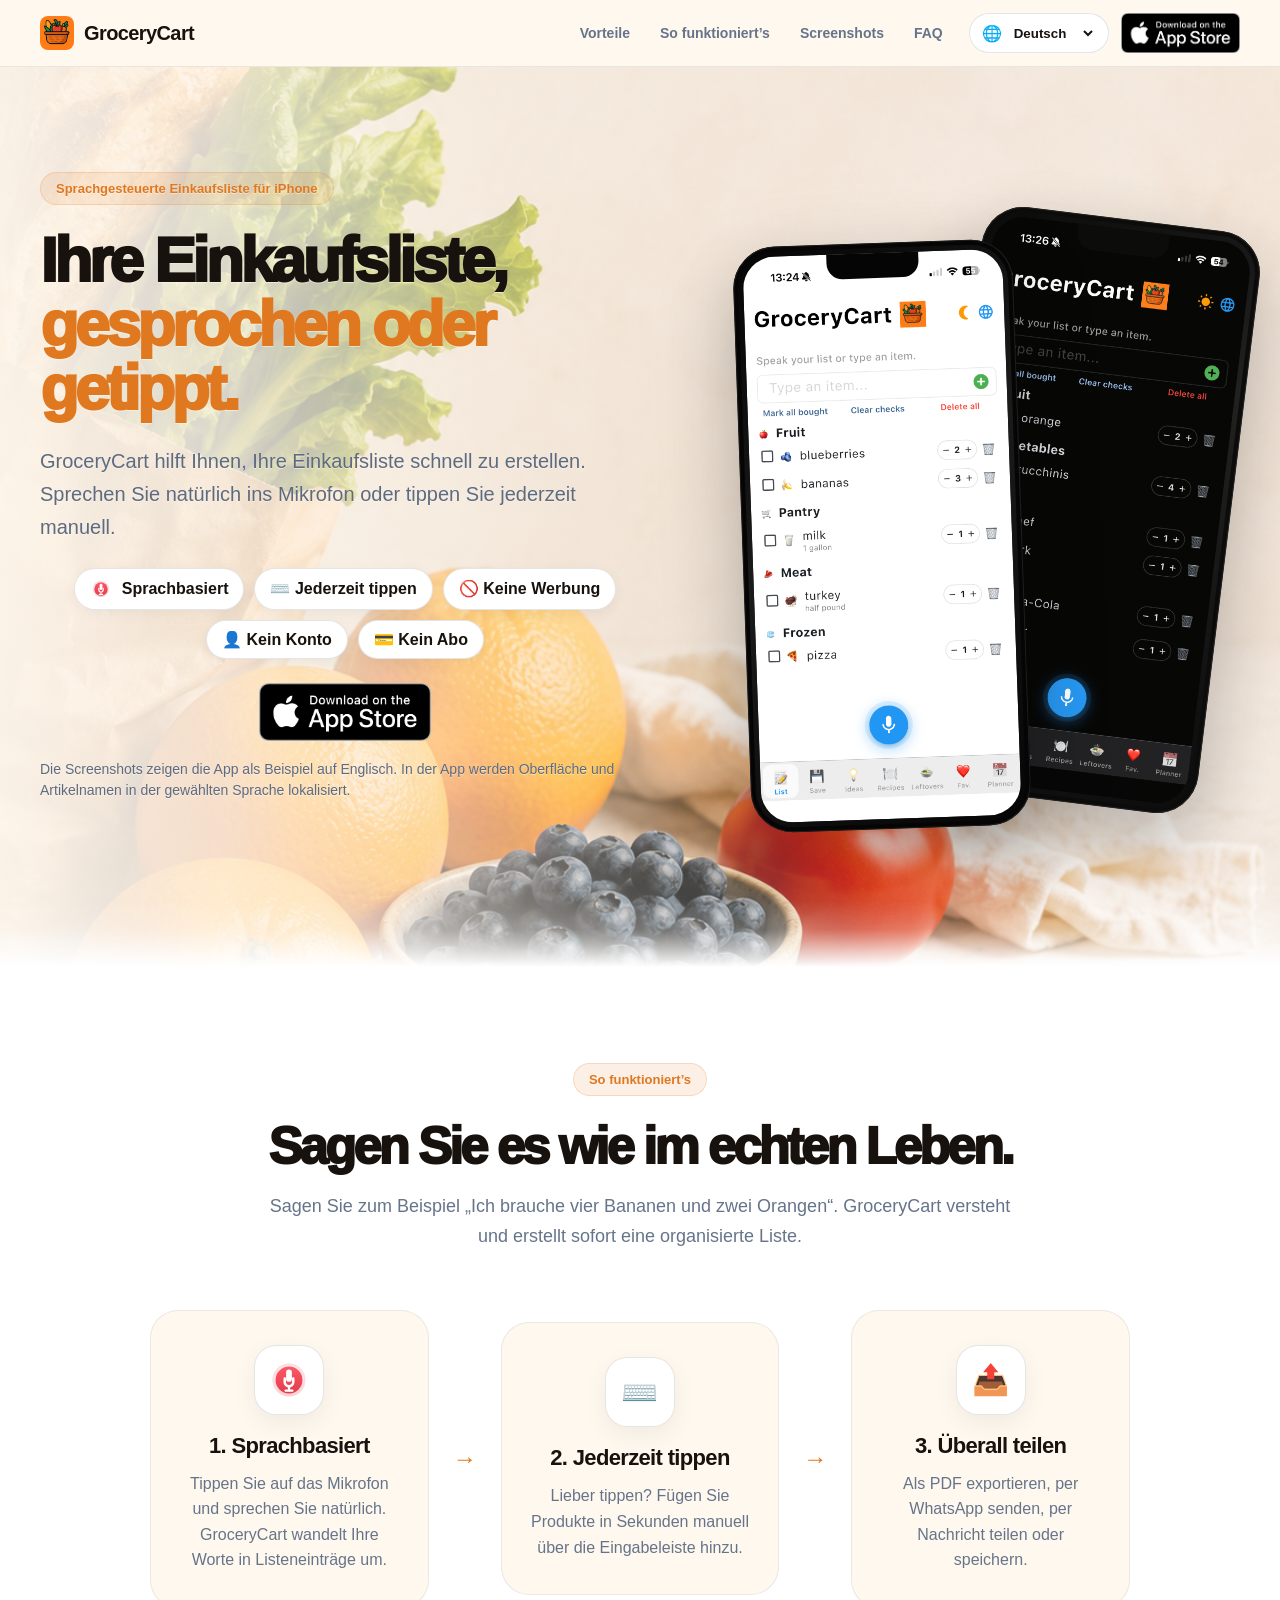
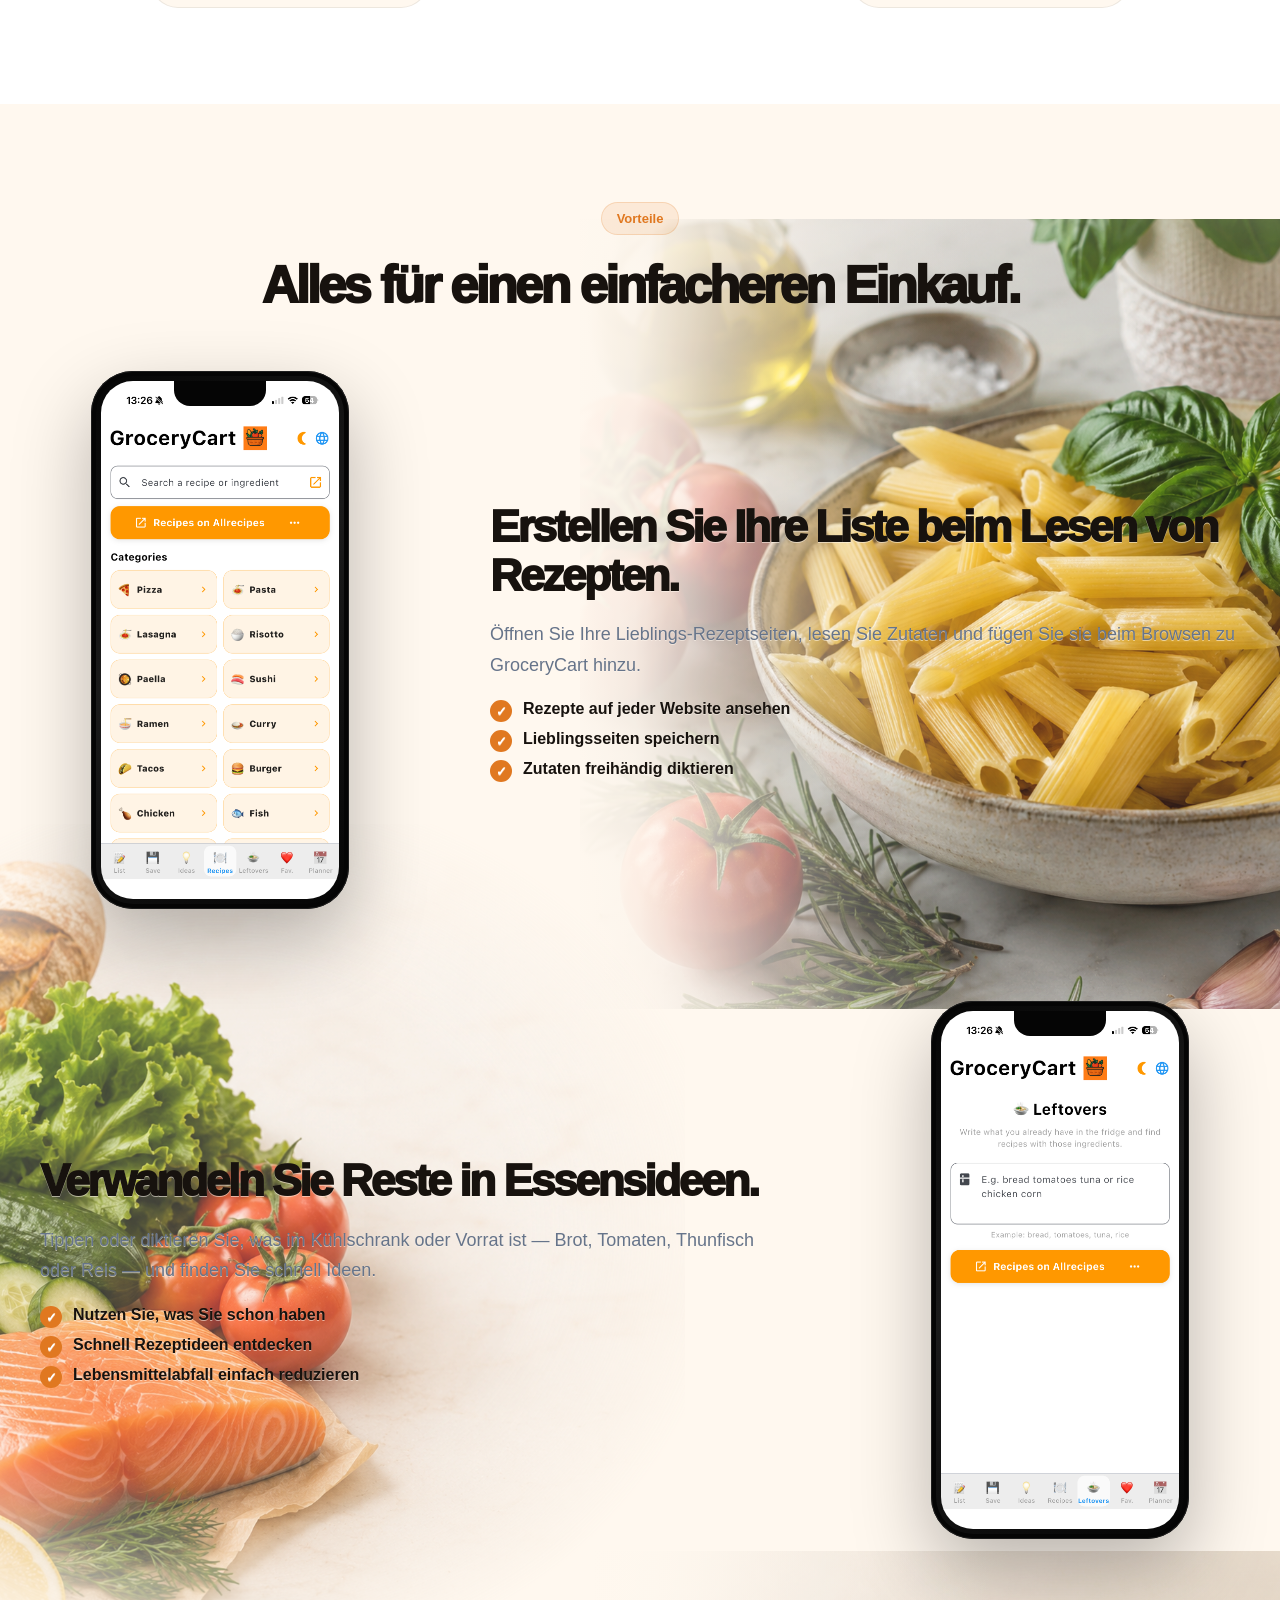
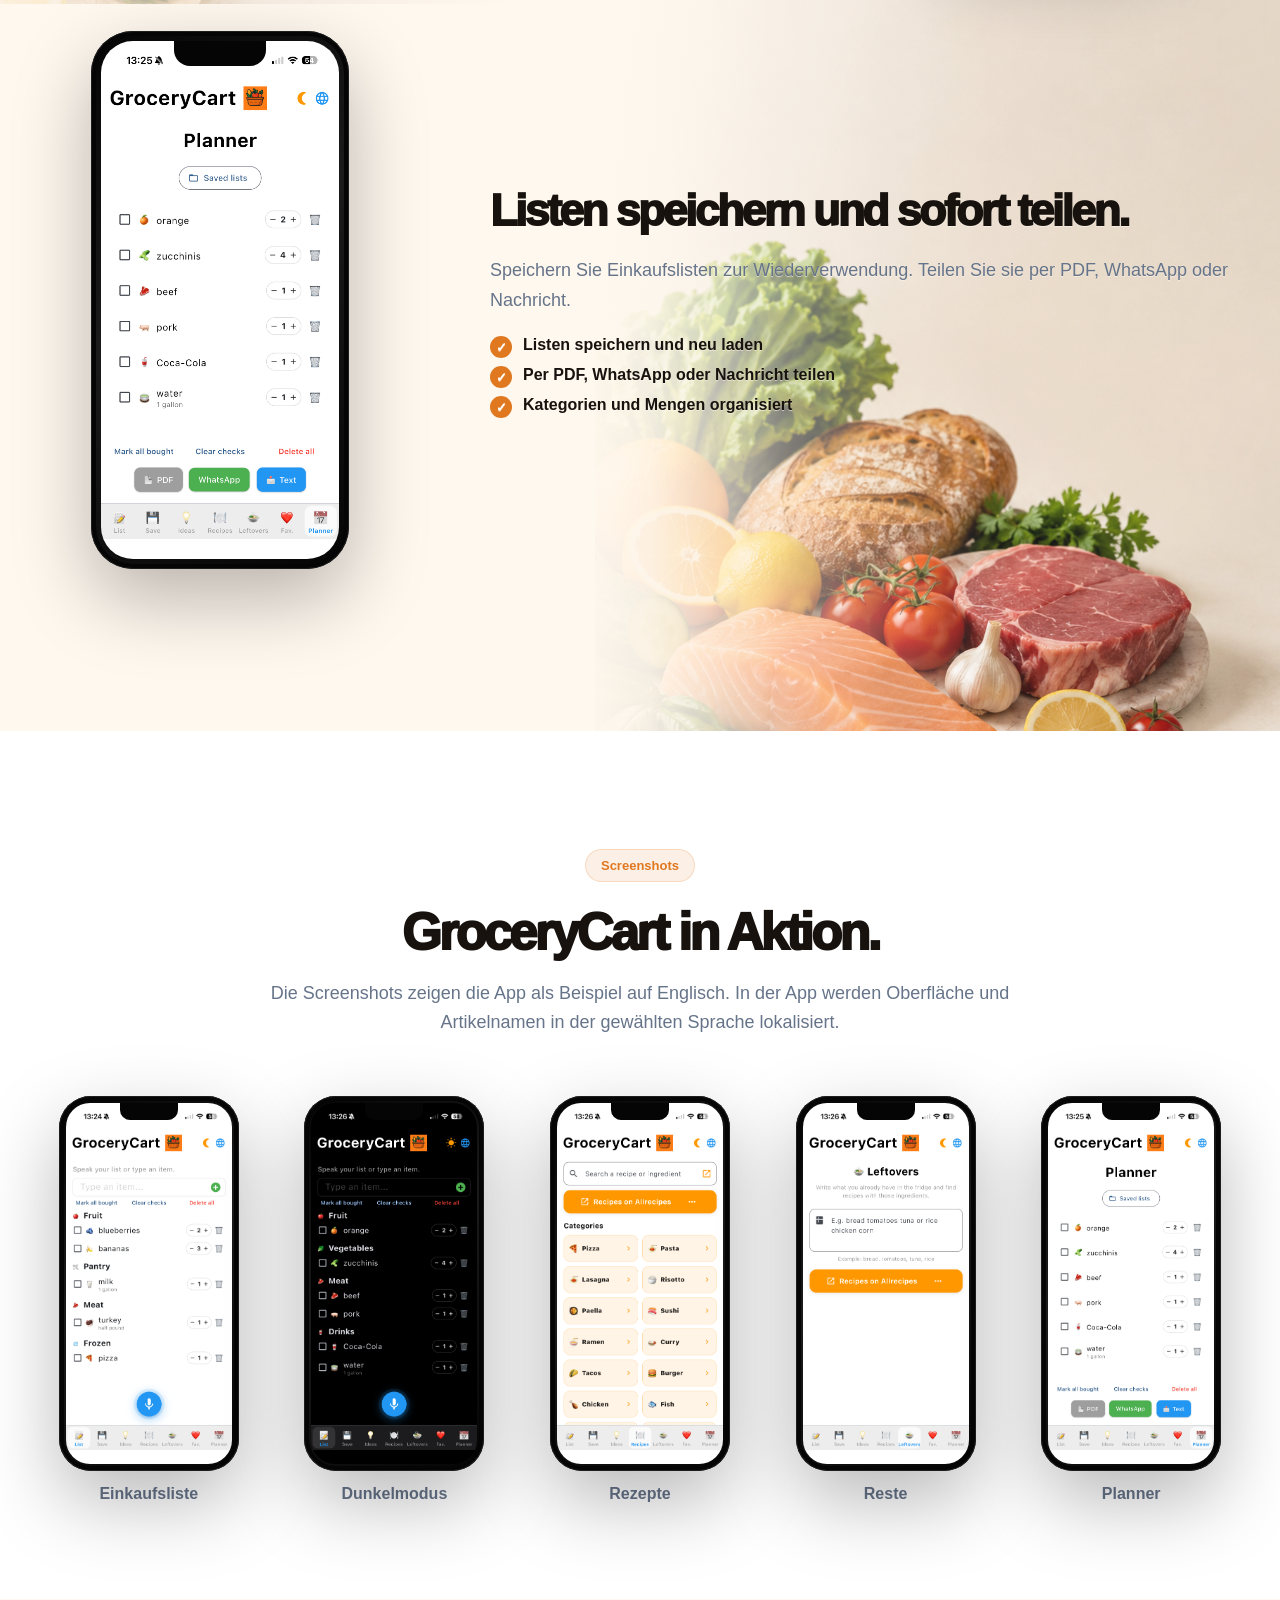
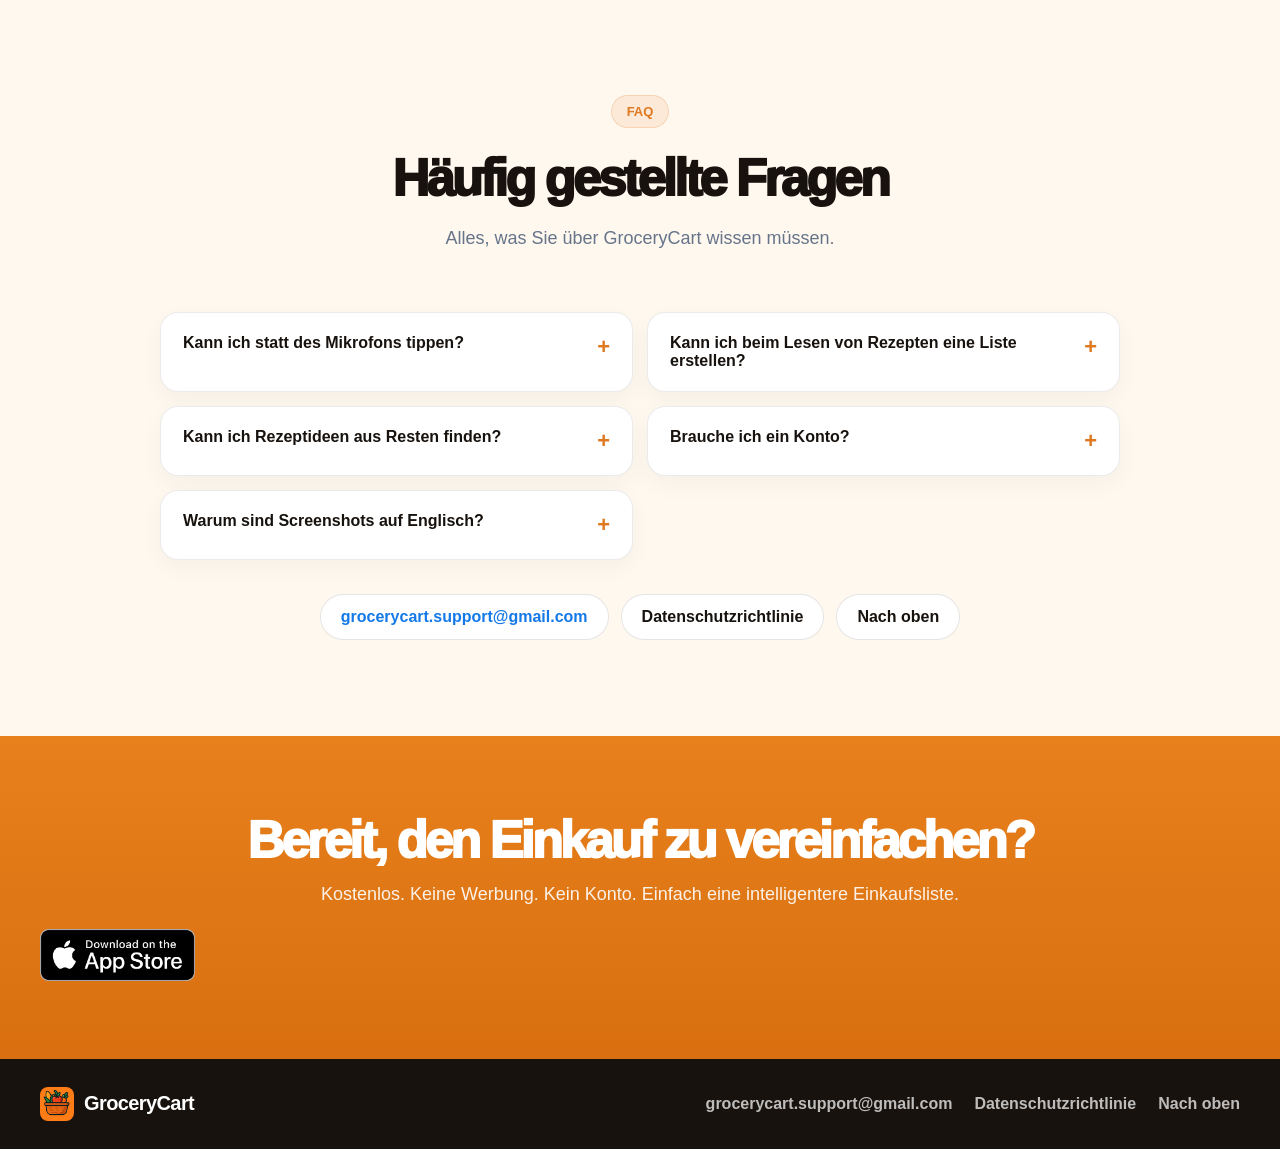
==== commit ba6632d2: "Add files via upload" ====
--- a/de.html
+++ b/de.html
@@ -32,9 +32,9 @@
 <option value="de.html" selected>Deutsch</option>
         </select>
       </label>
-      <button class="store-badge store-badge--nav" type="button" aria-disabled="true">
+      <a class="store-badge store-badge--nav" href="https://apps.apple.com/us/app/grocery-cart-list/id6748470600" target="_blank" rel="noopener" aria-label="Download Grocery Cart List on the App Store">
         <img src="app-store-badge.png" alt="Download on the App Store" />
-      </button>
+      </a>
     </div>
   </div>
 </header>
@@ -54,9 +54,9 @@
           <span>👤 Kein Konto</span>
           <span>💳 Kein Abo</span>
         </div>
-        <button class="store-badge store-badge--hero" type="button" aria-disabled="true">
-          <img src="app-store-badge.png" alt="Download on the App Store" />
-        </button>
+        <a class="store-badge store-badge--hero" href="https://apps.apple.com/us/app/grocery-cart-list/id6748470600" target="_blank" rel="noopener" aria-label="Download Grocery Cart List on the App Store">
+        <img src="app-store-badge.png" alt="Download on the App Store" />
+      </a>
         <p class="note">Die Screenshots zeigen die App als Beispiel auf Englisch. In der App werden Oberfläche und Artikelnamen in der gewählten Sprache lokalisiert.</p>
       </div>
       <div class="hero-phones">
@@ -200,9 +200,9 @@
     <div class="wrap">
       <h2>Bereit, den Einkauf zu vereinfachen?</h2>
       <p>Kostenlos. Keine Werbung. Kein Konto. Einfach eine intelligentere Einkaufsliste.</p>
-      <button class="store-badge store-badge--final" type="button" aria-disabled="true">
+      <a class="store-badge store-badge--final" href="https://apps.apple.com/us/app/grocery-cart-list/id6748470600" target="_blank" rel="noopener" aria-label="Download Grocery Cart List on the App Store">
         <img src="app-store-badge.png" alt="Download on the App Store" />
-      </button>
+      </a>
     </div>
   </section>
 </main>
